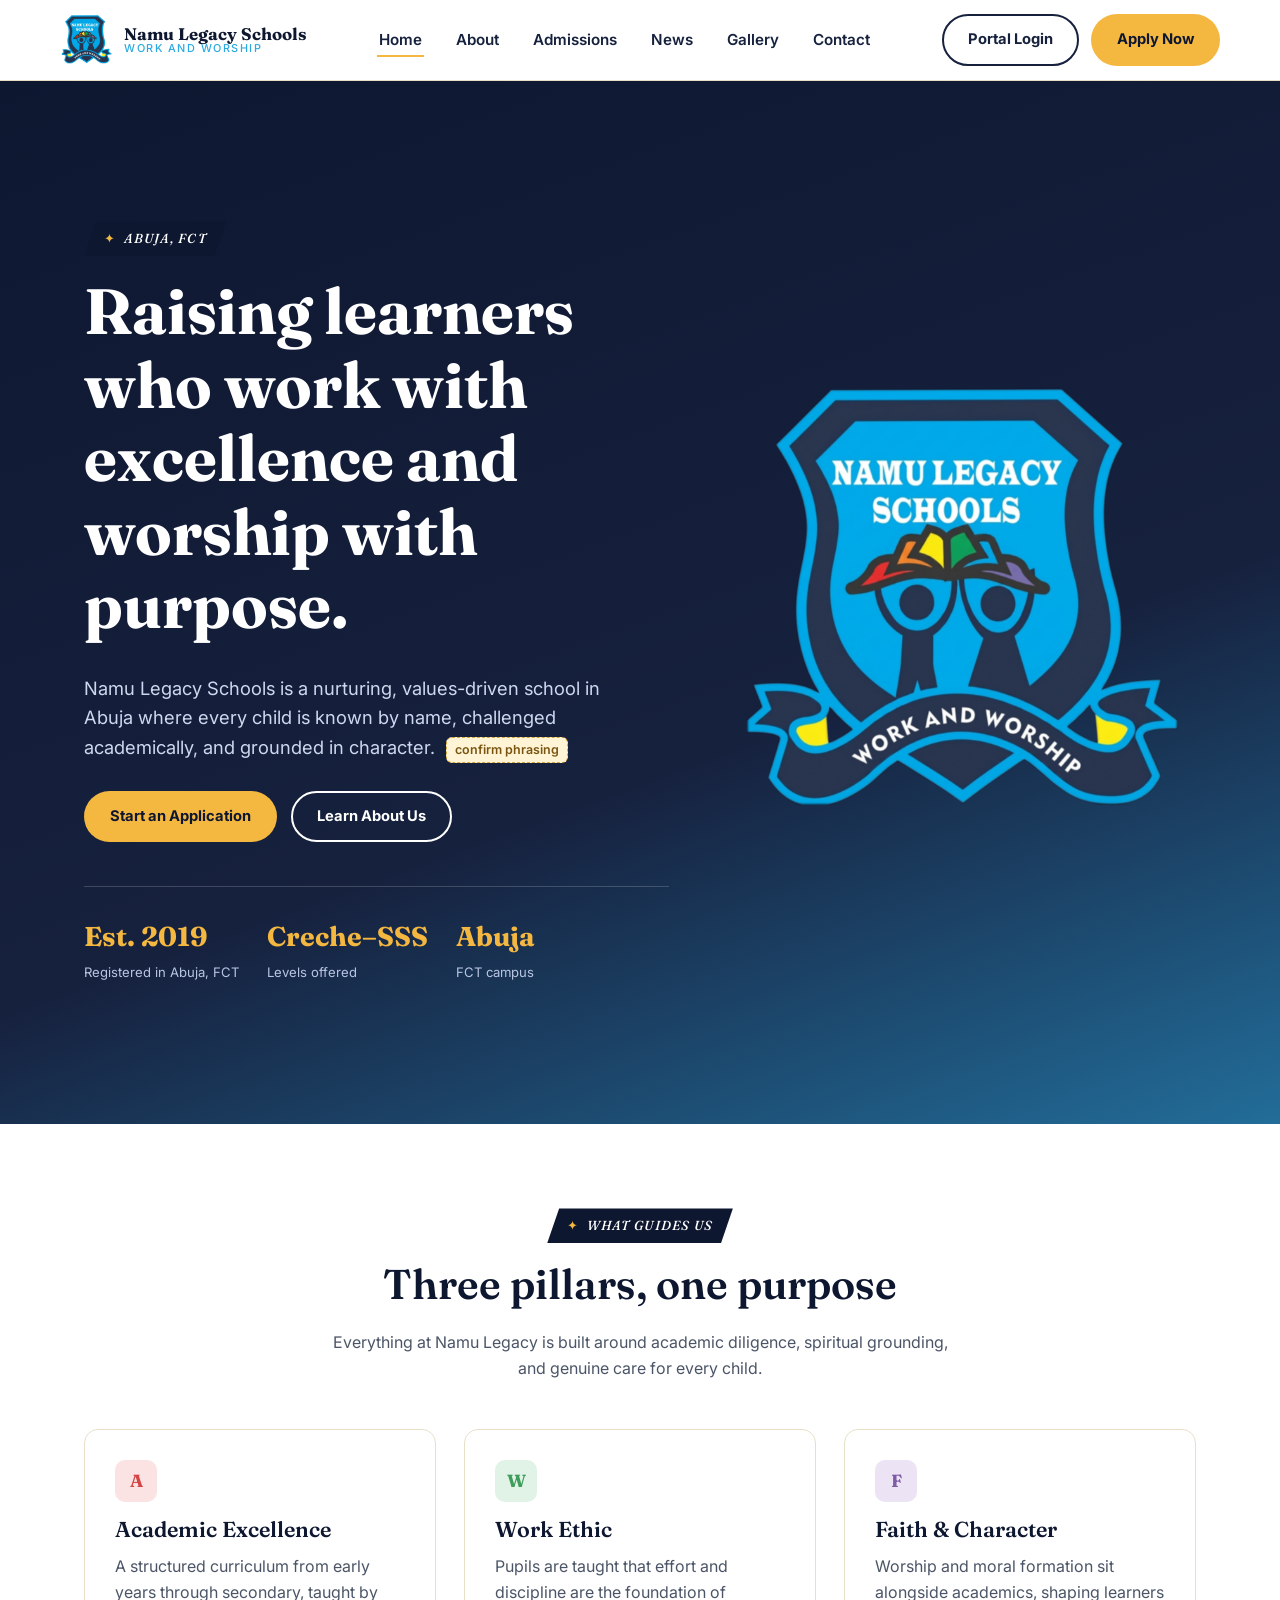
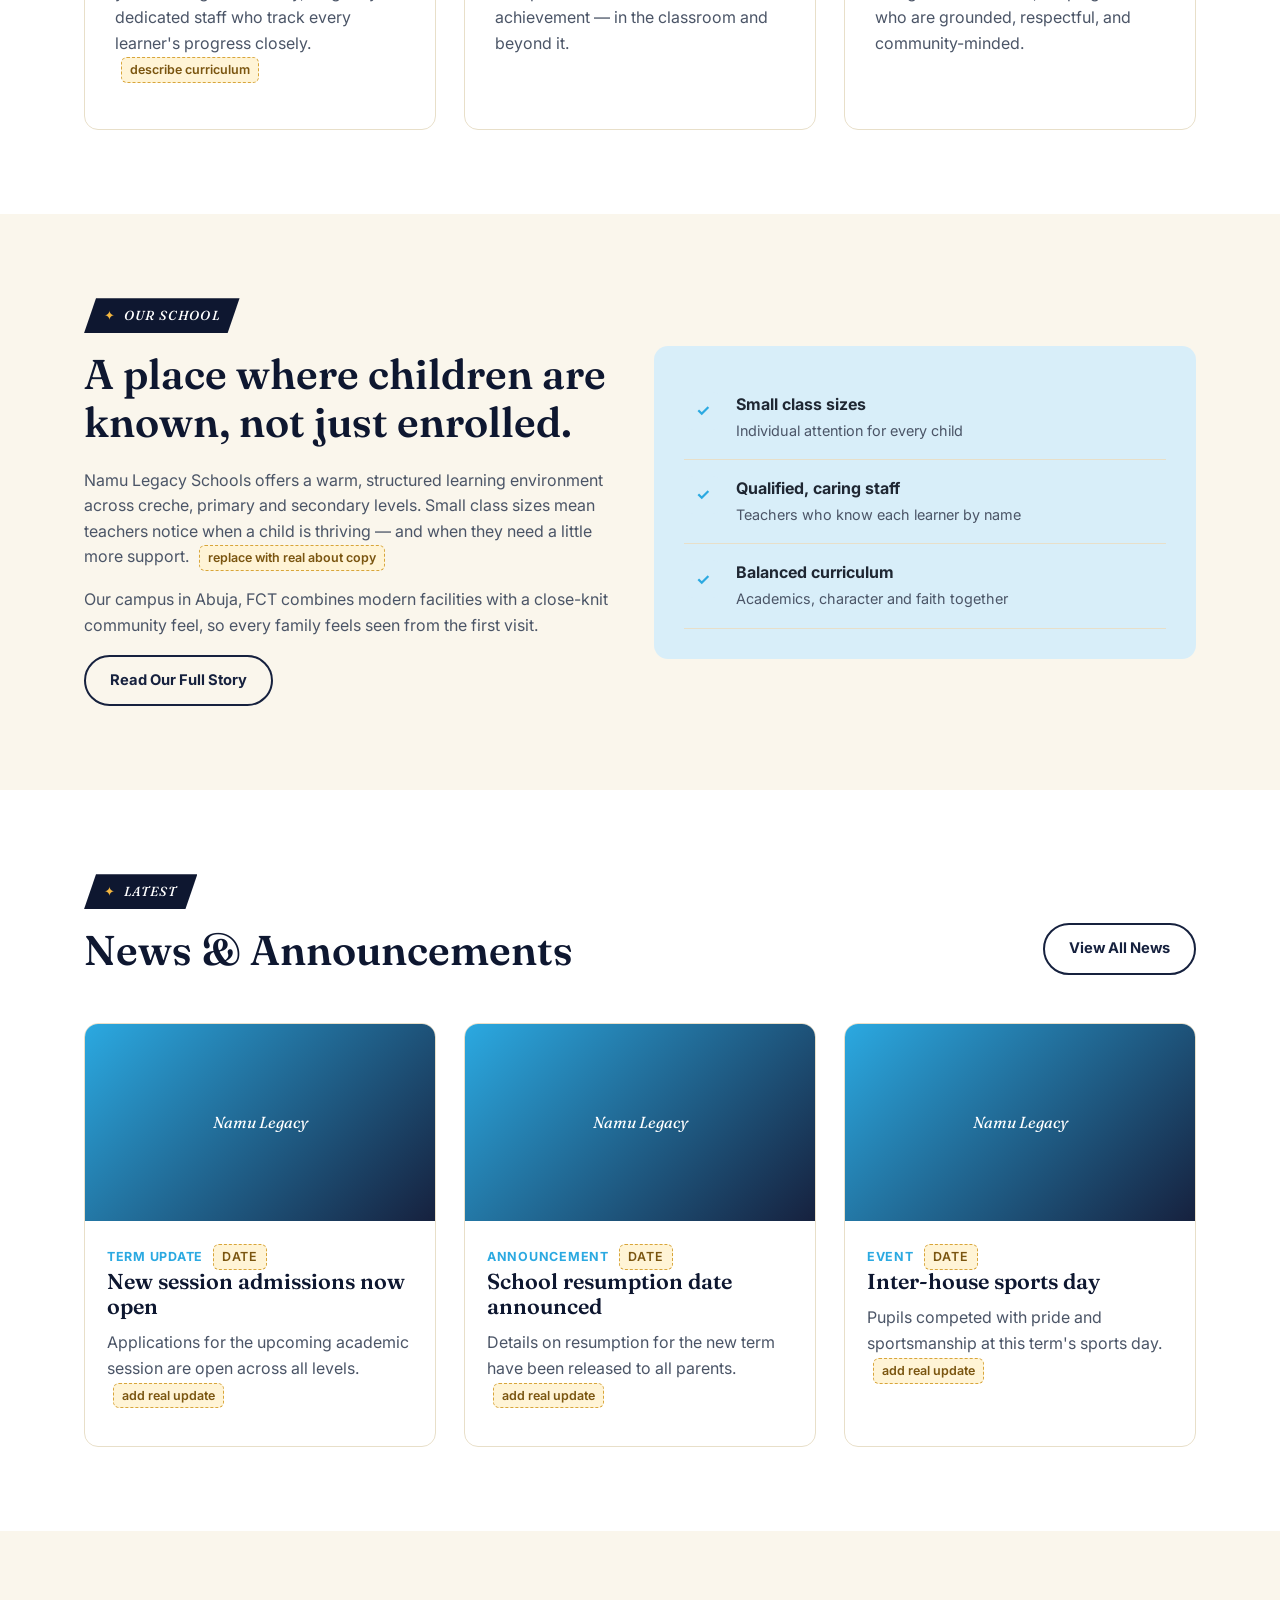
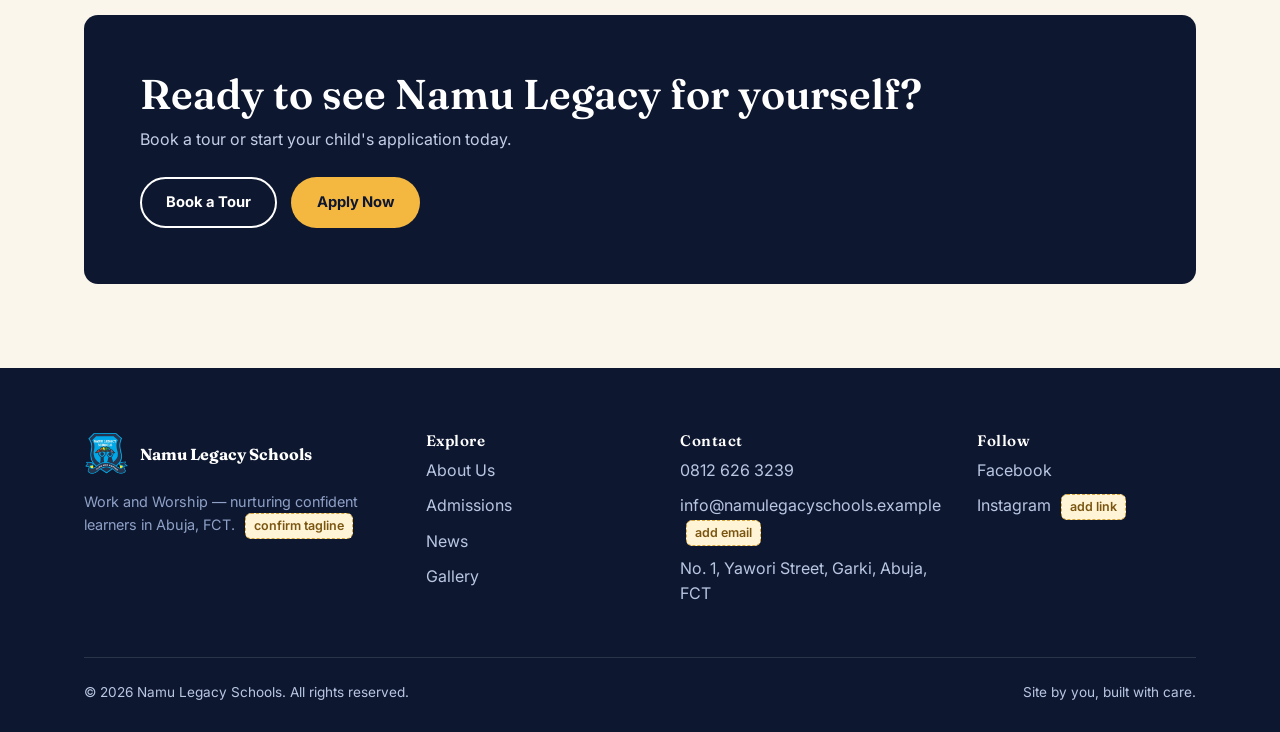
==== index.html @ 442cba7d "Add files via upload" ====
<!DOCTYPE html>
<html lang="en">
<head>
<meta charset="UTF-8">
<meta name="viewport" content="width=device-width, initial-scale=1.0">
<title>Namu Legacy Schools — Work and Worship | Abuja</title>
<meta name="description" content="Namu Legacy Schools in Abuja — nurturing confident, capable learners through balanced academics and character, guided by our motto: Work and Worship.">
<link rel="icon" href="images/logo.png">
<link rel="preconnect" href="https://fonts.googleapis.com">
<link href="https://fonts.googleapis.com/css2?family=Fraunces:ital,wght@0,500;0,600;0,700;1,500&family=Inter:wght@400;500;600;700&display=swap" rel="stylesheet">
<link rel="stylesheet" href="css/style.css">
</head>
<body>
<a href="#main" class="skip-link">Skip to content</a>

<header class="site-header">
  <div class="container nav">
    <a href="index.html" class="brand">
      <img src="images/logo.png" alt="Namu Legacy Schools crest">
      <span class="brand-text">Namu Legacy Schools<span>Work and Worship</span></span>
    </a>
    <ul class="nav-links">
      <li><a href="index.html" aria-current="page">Home</a></li>
      <li><a href="about.html">About</a></li>
      <li><a href="admissions.html">Admissions</a></li>
      <li><a href="news.html">News</a></li>
      <li><a href="gallery.html">Gallery</a></li>
      <li><a href="contact.html">Contact</a></li>
    </ul>
    <div class="nav-cta">
      <a href="#" class="btn btn-outline">Portal Login</a>
      <a href="admissions.html" class="btn btn-primary">Apply Now</a>
    </div>
    <button class="nav-toggle" aria-label="Toggle menu" aria-expanded="false">☰</button>
  </div>
</header>

<main id="main">

  <!-- HERO -->
  <section class="hero">
    <div class="container">
      <div>
        <span class="ribbon">Abuja, FCT</span>
        <h1>Raising learners who work with excellence and worship with purpose.</h1>
        <p class="lede">Namu Legacy Schools is a nurturing, values-driven school in Abuja where every child is known by name, challenged academically, and grounded in character. <span class="needs-content">confirm phrasing</span></p>
        <div class="hero-actions">
          <a href="admissions.html" class="btn btn-primary">Start an Application</a>
          <a href="about.html" class="btn btn-ghost" style="border-color:#fff;color:#fff;">Learn About Us</a>
        </div>
        <div class="hero-badge-row">
          <div><strong>Est. 2019</strong><span>Registered in Abuja, FCT</span></div>
          <div><strong>Creche–SSS</strong><span>Levels offered</span></div>
          <div><strong>Abuja</strong><span>FCT campus</span></div>
        </div>
      </div>
      <div class="hero-crest">
        <img src="images/logo.png" alt="Namu Legacy Schools crest">
      </div>
    </div>
  </section>

  <!-- PILLARS -->
  <section class="section-alt">
    <div class="container">
      <div class="section-head center" style="margin-left:auto;margin-right:auto;">
        <span class="ribbon">What guides us</span>
        <h2>Three pillars, one purpose</h2>
        <p>Everything at Namu Legacy is built around academic diligence, spiritual grounding, and genuine care for every child.</p>
      </div>
      <div class="grid-3">
        <div class="card">
          <div class="mark">A</div>
          <h3>Academic Excellence</h3>
          <p>A structured curriculum from early years through secondary, taught by dedicated staff who track every learner's progress closely. <span class="needs-content">describe curriculum</span></p>
        </div>
        <div class="card">
          <div class="mark">W</div>
          <h3>Work Ethic</h3>
          <p>Pupils are taught that effort and discipline are the foundation of achievement — in the classroom and beyond it.</p>
        </div>
        <div class="card">
          <div class="mark">F</div>
          <h3>Faith &amp; Character</h3>
          <p>Worship and moral formation sit alongside academics, shaping learners who are grounded, respectful, and community-minded.</p>
        </div>
      </div>
    </div>
  </section>

  <!-- ABOUT SNAPSHOT -->
  <section>
    <div class="container grid-2" style="align-items:center;">
      <div>
        <span class="ribbon">Our School</span>
        <h2>A place where children are known, not just enrolled.</h2>
        <p>Namu Legacy Schools offers a warm, structured learning environment across creche, primary and secondary levels. Small class sizes mean teachers notice when a child is thriving — and when they need a little more support. <span class="needs-content">replace with real about copy</span></p>
        <p>Our campus in Abuja, FCT combines modern facilities with a close-knit community feel, so every family feels seen from the first visit.</p>
        <a href="about.html" class="btn btn-outline">Read Our Full Story</a>
      </div>
      <div class="card" style="background:var(--sky-dim);border:none;">
        <ul class="info-list" style="border:none;">
          <li><span class="ic">✓</span><div><strong>Small class sizes</strong><br><span style="color:var(--ink-soft);font-size:0.9rem;">Individual attention for every child</span></div></li>
          <li><span class="ic">✓</span><div><strong>Qualified, caring staff</strong><br><span style="color:var(--ink-soft);font-size:0.9rem;">Teachers who know each learner by name</span></div></li>
          <li><span class="ic">✓</span><div><strong>Balanced curriculum</strong><br><span style="color:var(--ink-soft);font-size:0.9rem;">Academics, character and faith together</span></div></li>
        </ul>
      </div>
    </div>
  </section>

  <!-- NEWS TEASER -->
  <section class="section-alt">
    <div class="container">
      <div class="section-head" style="display:flex;justify-content:space-between;align-items:flex-end;flex-wrap:wrap;gap:16px;max-width:100%;">
        <div>
          <span class="ribbon">Latest</span>
          <h2 style="margin-bottom:0;">News &amp; Announcements</h2>
        </div>
        <a href="news.html" class="btn btn-outline">View All News</a>
      </div>
      <div class="grid-3">
        <article class="news-card">
          <div class="news-thumb">Namu Legacy</div>
          <div class="news-body">
            <span class="news-date">Term Update <span class="needs-content">date</span></span>
            <h3>New session admissions now open</h3>
            <p>Applications for the upcoming academic session are open across all levels. <span class="needs-content">add real update</span></p>
          </div>
        </article>
        <article class="news-card">
          <div class="news-thumb">Namu Legacy</div>
          <div class="news-body">
            <span class="news-date">Announcement <span class="needs-content">date</span></span>
            <h3>School resumption date announced</h3>
            <p>Details on resumption for the new term have been released to all parents. <span class="needs-content">add real update</span></p>
          </div>
        </article>
        <article class="news-card">
          <div class="news-thumb">Namu Legacy</div>
          <div class="news-body">
            <span class="news-date">Event <span class="needs-content">date</span></span>
            <h3>Inter-house sports day</h3>
            <p>Pupils competed with pride and sportsmanship at this term's sports day. <span class="needs-content">add real update</span></p>
          </div>
        </article>
      </div>
    </div>
  </section>

  <!-- CTA -->
  <section>
    <div class="container">
      <div class="cta-band">
        <div>
          <h2>Ready to see Namu Legacy for yourself?</h2>
          <p>Book a tour or start your child's application today.</p>
        </div>
        <div style="display:flex;gap:14px;flex-wrap:wrap;">
          <a href="contact.html" class="btn btn-ghost" style="border-color:#fff;color:#fff;">Book a Tour</a>
          <a href="admissions.html" class="btn btn-primary">Apply Now</a>
        </div>
      </div>
    </div>
  </section>

</main>

<footer class="site-footer">
  <div class="container">
    <div class="footer-grid">
      <div>
        <div class="footer-brand">
          <img src="images/logo.png" alt="Namu Legacy Schools crest">
          <strong style="color:#fff;font-family:var(--font-display);">Namu Legacy Schools</strong>
        </div>
        <p style="color:#8fa1c7;font-size:0.9rem;">Work and Worship — nurturing confident learners in Abuja, FCT. <span class="needs-content">confirm tagline</span></p>
      </div>
      <div>
        <h4>Explore</h4>
        <ul>
          <li><a href="about.html">About Us</a></li>
          <li><a href="admissions.html">Admissions</a></li>
          <li><a href="news.html">News</a></li>
          <li><a href="gallery.html">Gallery</a></li>
        </ul>
      </div>
      <div>
        <h4>Contact</h4>
        <ul>
          <li><a href="tel:+2348126263239">0812 626 3239</a></li>
          <li><a href="mailto:info@namulegacyschools.example">info@namulegacyschools.example <span class="needs-content">add email</span></a></li>
          <li>No. 1, Yawori Street, Garki, Abuja, FCT</li>
        </ul>
      </div>
      <div>
        <h4>Follow</h4>
        <ul>
          <li><a href="https://web.facebook.com/namulegacyschools.abuja/" target="_blank" rel="noopener">Facebook</a></li>
          <li><a href="#">Instagram <span class="needs-content">add link</span></a></li>
        </ul>
      </div>
    </div>
    <div class="footer-bottom">
      <span>© <span data-year></span> Namu Legacy Schools. All rights reserved.</span>
      <span>Site by you, built with care.</span>
    </div>
  </div>
</footer>

<script src="js/main.js"></script>
</body>
</html>
---- css/style.css ----
/* ===========================================================
   NAMU LEGACY SCHOOLS — Design tokens
   Palette drawn from the crest: navy shield, sky-blue field,
   gold ribbon, rainbow open-book.
   =========================================================== */

:root {
  --navy: #16213e;
  --navy-deep: #0e1730;
  --sky: #2ba9e1;
  --sky-dim: #d8eef9;
  --gold: #f4b740;
  --paper: #faf6ec;
  --paper-line: #e8dfc9;
  --ink: #1f2733;
  --ink-soft: #4b5567;
  --white: #ffffff;

  --book-red: #d64545;
  --book-green: #3f9e5b;
  --book-purple: #7d5ba6;

  --font-display: "Fraunces", "Iowan Old Style", Georgia, serif;
  --font-body: "Inter", -apple-system, BlinkMacSystemFont, "Segoe UI", sans-serif;

  --radius-card: 14px;
  --shadow-soft: 0 12px 30px -14px rgba(14, 23, 48, 0.35);
}

* { box-sizing: border-box; }
html { scroll-behavior: smooth; }

body {
  margin: 0;
  font-family: var(--font-body);
  color: var(--ink);
  background: var(--paper);
  line-height: 1.6;
  -webkit-font-smoothing: antialiased;
}

img { max-width: 100%; display: block; }
a { color: inherit; }

h1, h2, h3, h4 {
  font-family: var(--font-display);
  color: var(--navy-deep);
  margin: 0 0 0.5em;
  line-height: 1.15;
  font-weight: 600;
}

h1 { font-size: clamp(2.4rem, 5vw, 4rem); font-weight: 700; }
h2 { font-size: clamp(1.8rem, 3.4vw, 2.6rem); }
h3 { font-size: 1.35rem; }

p { margin: 0 0 1em; color: var(--ink-soft); }

.container {
  width: 100%;
  max-width: 1160px;
  margin: 0 auto;
  padding: 0 24px;
}

/* Skip link for keyboard users */
.skip-link {
  position: absolute;
  left: -999px;
  top: 0;
  background: var(--gold);
  color: var(--navy-deep);
  padding: 10px 16px;
  z-index: 999;
  font-weight: 600;
}
.skip-link:focus { left: 12px; top: 12px; }

/* ---------- Eyebrow / ribbon label (signature element) ----------
   Echoes the banner ribbon under the crest that reads
   "WORK AND WORSHIP" — used to label every section. */
.ribbon {
  display: inline-flex;
  align-items: center;
  gap: 8px;
  background: var(--navy-deep);
  color: var(--white);
  font-family: var(--font-display);
  font-style: italic;
  font-weight: 500;
  font-size: 0.82rem;
  letter-spacing: 0.08em;
  text-transform: uppercase;
  padding: 7px 20px;
  clip-path: polygon(12px 0, 100% 0, calc(100% - 12px) 100%, 0 100%);
  margin-bottom: 18px;
}
.ribbon::before { content: "✦"; color: var(--gold); font-style: normal; }

/* ---------- Header / nav ---------- */
.site-header {
  position: sticky;
  top: 0;
  z-index: 100;
  background: var(--white);
  border-bottom: 1px solid var(--paper-line);
}
.nav {
  display: flex;
  align-items: center;
  justify-content: space-between;
  padding: 14px 0;
}
.brand {
  display: flex;
  align-items: center;
  gap: 12px;
  text-decoration: none;
}
.brand img { height: 52px; width: auto; }
.brand-text {
  font-family: var(--font-display);
  font-weight: 700;
  color: var(--navy-deep);
  line-height: 1.1;
  font-size: 1.05rem;
}
.brand-text span {
  display: block;
  font-family: var(--font-body);
  font-weight: 500;
  font-size: 0.68rem;
  letter-spacing: 0.14em;
  text-transform: uppercase;
  color: var(--sky);
}

.nav-links {
  display: flex;
  align-items: center;
  gap: 30px;
  list-style: none;
  margin: 0;
  padding: 0;
}
.nav-links a {
  text-decoration: none;
  font-weight: 600;
  font-size: 0.95rem;
  color: var(--navy);
  padding: 6px 2px;
  border-bottom: 2px solid transparent;
  transition: border-color 0.2s ease;
}
.nav-links a:hover,
.nav-links a[aria-current="page"] { border-color: var(--gold); }

.btn {
  display: inline-block;
  font-family: var(--font-body);
  font-weight: 700;
  font-size: 0.92rem;
  text-decoration: none;
  padding: 12px 24px;
  border-radius: 999px;
  border: 2px solid transparent;
  cursor: pointer;
  transition: transform 0.15s ease, background 0.2s ease, color 0.2s ease;
}
.btn:hover { transform: translateY(-1px); }
.btn-primary { background: var(--gold); color: var(--navy-deep); }
.btn-primary:hover { background: #eda824; }
.btn-outline { background: transparent; border-color: var(--navy); color: var(--navy); }
.btn-outline:hover { background: var(--navy); color: var(--white); }
.btn-ghost { background: transparent; color: var(--sky); border-color: var(--sky); }
.btn-ghost:hover { background: var(--sky); color: var(--white); }

.nav-cta { display: flex; align-items: center; gap: 12px; }

.nav-toggle {
  display: none;
  background: none;
  border: none;
  font-size: 1.6rem;
  color: var(--navy);
  cursor: pointer;
}

/* ---------- Hero ---------- */
.hero {
  background: linear-gradient(160deg, var(--navy-deep) 0%, var(--navy) 62%, var(--sky) 130%);
  color: var(--white);
  position: relative;
  overflow: hidden;
}
.hero .container {
  display: grid;
  grid-template-columns: 1.1fr 0.9fr;
  gap: 48px;
  align-items: center;
  padding-top: 56px;
  padding-bottom: 56px;
}
.hero h1 { color: var(--white); }
.hero .lede { color: #cdd8ee; font-size: 1.15rem; max-width: 46ch; }
.hero-actions { display: flex; gap: 14px; margin-top: 28px; flex-wrap: wrap; }

.hero-badge-row {
  display: flex;
  gap: 28px;
  margin-top: 44px;
  padding-top: 28px;
  border-top: 1px solid rgba(255,255,255,0.18);
  flex-wrap: wrap;
}
.hero-badge-row div { min-width: 110px; }
.hero-badge-row strong {
  display: block;
  font-family: var(--font-display);
  font-size: 1.7rem;
  color: var(--gold);
}
.hero-badge-row span { font-size: 0.82rem; color: #b9c6e2; }

.hero-crest {
  text-align: center;
}
.hero-crest img { max-width: 450px; margin: 0 auto; }

/* ---------- Sections ---------- */
section { padding: 84px 0; }
.section-alt { background: var(--white); }
.section-head { max-width: 640px; margin-bottom: 48px; }
.section-head.center { margin-left: auto; margin-right: auto; text-align: center; }

/* Feature / value cards */
.grid-3 {
  display: grid;
  grid-template-columns: repeat(3, 1fr);
  gap: 28px;
}
.grid-2 { display: grid; grid-template-columns: repeat(2, 1fr); gap: 28px; }

.card {
  background: var(--white);
  border: 1px solid var(--paper-line);
  border-radius: var(--radius-card);
  padding: 30px;
  position: relative;
}
.card .mark {
  width: 42px; height: 42px;
  border-radius: 10px;
  background: var(--sky-dim);
  color: var(--sky);
  display: flex; align-items: center; justify-content: center;
  font-family: var(--font-display); font-weight: 700; font-size: 1.1rem;
  margin-bottom: 16px;
}

/* Alternating accent colors on the "pillars" cards — echoes the
   rainbow pages of the open book in the crest */
.grid-3 .card:nth-child(1) .mark { background: #fbe3e3; color: var(--book-red); }
.grid-3 .card:nth-child(2) .mark { background: #e1f2e6; color: var(--book-green); }
.grid-3 .card:nth-child(3) .mark { background: #ece3f4; color: var(--book-purple); }

/* CTA banner */
.cta-band {
  background: var(--navy-deep);
  color: var(--white);
  border-radius: var(--radius-card);
  padding: 56px;
  display: flex;
  align-items: center;
  justify-content: space-between;
  gap: 24px;
  flex-wrap: wrap;
}
.cta-band h2 { color: var(--white); margin-bottom: 8px; }
.cta-band p { color: #c3cfe6; margin: 0; }

/* Footer */
.site-footer {
  background: var(--navy-deep);
  color: #b9c6e2;
  padding: 64px 0 28px;
}
.footer-grid {
  display: grid;
  grid-template-columns: 1.4fr 1fr 1fr 1fr;
  gap: 36px;
  padding-bottom: 40px;
  border-bottom: 1px solid rgba(255,255,255,0.12);
}
.footer-grid h4 { color: var(--white); font-size: 0.95rem; letter-spacing: 0.03em; }
.footer-grid ul { list-style: none; margin: 0; padding: 0; }
.footer-grid li { margin-bottom: 10px; }
.footer-grid a { text-decoration: none; color: #b9c6e2; }
.footer-grid a:hover { color: var(--gold); }
.footer-brand { display: flex; gap: 12px; align-items: center; margin-bottom: 14px; }
.footer-brand img { height: 44px; }
.footer-bottom {
  padding-top: 24px;
  display: flex;
  justify-content: space-between;
  font-size: 0.85rem;
  flex-wrap: wrap;
  gap: 12px;
}

/* ---------- Page header (interior pages) ---------- */
.page-header {
  background: var(--navy-deep);
  color: var(--white);
  padding: 64px 0 56px;
}
.page-header .ribbon { background: var(--sky); }
.page-header h1 { color: var(--white); }
.page-header p { color: #c3cfe6; max-width: 60ch; }
.crumbs { font-size: 0.85rem; color: #8fa1c7; margin-bottom: 18px; }
.crumbs a { color: #b9c6e2; text-decoration: none; }

/* ---------- Forms ---------- */
.form-card {
  background: var(--white);
  border-radius: var(--radius-card);
  border: 1px solid var(--paper-line);
  padding: 36px;
  box-shadow: var(--shadow-soft);
}
.form-row { display: grid; grid-template-columns: 1fr 1fr; gap: 18px; }
.field { margin-bottom: 18px; }
.field label {
  display: block;
  font-weight: 700;
  font-size: 0.85rem;
  margin-bottom: 6px;
  color: var(--navy);
}
.field input, .field select, .field textarea {
  width: 100%;
  padding: 12px 14px;
  border: 1.5px solid var(--paper-line);
  border-radius: 8px;
  font-family: var(--font-body);
  font-size: 0.96rem;
  background: var(--paper);
  color: var(--ink);
}
.field input:focus, .field select:focus, .field textarea:focus {
  outline: none;
  border-color: var(--sky);
  background: var(--white);
}
.field textarea { resize: vertical; min-height: 110px; }
.form-note { font-size: 0.82rem; color: var(--ink-soft); margin-top: 6px; }
.form-success {
  display: none;
  background: #e1f2e6;
  border: 1px solid var(--book-green);
  color: #1e5f33;
  padding: 14px 18px;
  border-radius: 10px;
  margin-bottom: 18px;
  font-weight: 600;
}

/* Info list (contact page) */
.info-list { list-style: none; margin: 0; padding: 0; }
.info-list li {
  display: flex;
  gap: 14px;
  padding: 16px 0;
  border-bottom: 1px solid var(--paper-line);
}
.info-list .ic {
  width: 38px; height: 38px; flex: none;
  border-radius: 9px;
  background: var(--sky-dim);
  color: var(--sky);
  display: flex; align-items: center; justify-content: center;
  font-weight: 700;
}

/* Timeline (admissions steps) */
.steps { counter-reset: step; list-style: none; margin: 0; padding: 0; }
.steps li {
  counter-increment: step;
  position: relative;
  padding-left: 56px;
  margin-bottom: 30px;
}
.steps li::before {
  content: counter(step);
  position: absolute;
  left: 0; top: 0;
  width: 38px; height: 38px;
  background: var(--navy-deep);
  color: var(--gold);
  border-radius: 10px;
  display: flex; align-items: center; justify-content: center;
  font-family: var(--font-display); font-weight: 700;
}

/* Gallery */
.gallery-grid {
  display: grid;
  grid-template-columns: repeat(3, 1fr);
  gap: 16px;
}
.gallery-grid figure {
  margin: 0;
  border-radius: 12px;
  overflow: hidden;
  aspect-ratio: 4/3;
  background: var(--sky-dim);
  display: flex; align-items: center; justify-content: center;
  color: var(--sky);
  font-family: var(--font-display);
  font-style: italic;
  text-align: center;
  padding: 12px;
  border: 1px solid var(--paper-line);
}

/* News cards */
.news-card {
  background: var(--white);
  border: 1px solid var(--paper-line);
  border-radius: var(--radius-card);
  overflow: hidden;
}
.news-thumb {
  aspect-ratio: 16/9;
  background: linear-gradient(135deg, var(--sky), var(--navy));
  color: var(--white);
  display: flex; align-items: center; justify-content: center;
  font-family: var(--font-display); font-style: italic;
}
.news-body { padding: 22px; }
.news-date {
  font-size: 0.78rem;
  font-weight: 700;
  letter-spacing: 0.06em;
  text-transform: uppercase;
  color: var(--sky);
}

/* Placeholder callout — flags content the school needs to replace */
.needs-content {
  display: inline-block;
  background: #fff4d6;
  border: 1px dashed #d8a53a;
  color: #7a5510;
  font-size: 0.78rem;
  padding: 2px 8px;
  border-radius: 6px;
  margin-left: 6px;
  font-weight: 600;
}

/* ========== ANIMATIONS ========== */

@keyframes fadeInUp {
  from {
    opacity: 0;
    transform: translateY(24px);
  }
  to {
    opacity: 1;
    transform: translateY(0);
  }
}

@keyframes fadeIn {
  from {
    opacity: 0;
  }
  to {
    opacity: 1;
  }
}

@keyframes slideInLeft {
  from {
    opacity: 0;
    transform: translateX(-24px);
  }
  to {
    opacity: 1;
    transform: translateX(0);
  }
}

@keyframes slideInRight {
  from {
    opacity: 0;
    transform: translateX(24px);
  }
  to {
    opacity: 1;
    transform: translateX(0);
  }
}

@keyframes pulse {
  0%, 100% {
    opacity: 1;
  }
  50% {
    opacity: 0.7;
  }
}

@keyframes scaleIn {
  from {
    opacity: 0;
    transform: scale(0.95);
  }
  to {
    opacity: 1;
    transform: scale(1);
  }
}

@keyframes float {
  0%, 100% {
    transform: translateY(0px);
  }
  50% {
    transform: translateY(-8px);
  }
}

/* Hero section animations */
.hero .container > div:first-child h1 {
  animation: fadeInUp 0.8s ease-out 0.2s both;
}

.hero .container > div:first-child p {
  animation: fadeInUp 0.8s ease-out 0.4s both;
}

.hero-actions {
  animation: fadeInUp 0.8s ease-out 0.5s both;
}

.hero-badge-row {
  animation: fadeInUp 0.8s ease-out 0.6s both;
}

.hero-crest {
  animation: slideInRight 0.8s ease-out 0.3s both;
}

.hero-crest img {
  animation: float 3s ease-in-out infinite;
}

/* Ribbon animations */
.ribbon {
  animation: fadeInUp 0.6s ease-out 0.15s both;
}

/* Card animations with stagger */
.card {
  animation: fadeInUp 0.7s ease-out both;
  transition: transform 0.3s ease, box-shadow 0.3s ease;
}

.grid-3 .card {
  animation: fadeInUp 0.7s ease-out both;
}

.grid-3 .card:nth-child(1) {
  animation-delay: 0.2s;
}

.grid-3 .card:nth-child(2) {
  animation-delay: 0.35s;
}

.grid-3 .card:nth-child(3) {
  animation-delay: 0.5s;
}

.grid-2 .card:nth-child(1) {
  animation-delay: 0.2s;
}

.grid-2 .card:nth-child(2) {
  animation-delay: 0.35s;
}

/* Card hover effect */
.card:hover {
  transform: translateY(-6px);
  box-shadow: 0 16px 40px -12px rgba(14, 23, 48, 0.5);
}

/* News card animations */
.news-card {
  animation: fadeInUp 0.7s ease-out both;
}

.grid-3 .news-card:nth-child(1) {
  animation-delay: 0.2s;
}

.grid-3 .news-card:nth-child(2) {
  animation-delay: 0.35s;
}

.grid-3 .news-card:nth-child(3) {
  animation-delay: 0.5s;
}

.news-card:hover {
  transform: translateY(-4px);
  box-shadow: 0 12px 32px -10px rgba(14, 23, 48, 0.3);
}

/* CTA band animation */
.cta-band {
  animation: fadeInUp 0.8s ease-out 0.2s both;
  transition: transform 0.3s ease;
}

.cta-band:hover {
  transform: translateY(-4px);
}

/* Gallery animation */
.gallery-grid figure {
  animation: scaleIn 0.6s ease-out both;
  transition: transform 0.3s ease, box-shadow 0.3s ease;
}

.gallery-grid figure:nth-child(1) { animation-delay: 0.1s; }
.gallery-grid figure:nth-child(2) { animation-delay: 0.2s; }
.gallery-grid figure:nth-child(3) { animation-delay: 0.3s; }
.gallery-grid figure:nth-child(4) { animation-delay: 0.15s; }
.gallery-grid figure:nth-child(5) { animation-delay: 0.25s; }
.gallery-grid figure:nth-child(6) { animation-delay: 0.35s; }
.gallery-grid figure:nth-child(7) { animation-delay: 0.2s; }
.gallery-grid figure:nth-child(8) { animation-delay: 0.3s; }
.gallery-grid figure:nth-child(9) { animation-delay: 0.4s; }

.gallery-grid figure:hover {
  transform: scale(1.05);
  box-shadow: 0 8px 24px -8px rgba(14, 23, 48, 0.3);
}

/* Section head animation */
.section-head {
  animation: fadeInUp 0.7s ease-out 0.1s both;
}

/* Button hover/active animations */
.btn {
  transition: transform 0.15s ease, background 0.2s ease, color 0.2s ease, box-shadow 0.2s ease;
}

.btn:hover {
  transform: translateY(-2px);
  box-shadow: 0 8px 16px -4px rgba(14, 23, 48, 0.2);
}

.btn:active {
  transform: translateY(0);
}

/* Navigation link hover animation */
.nav-links a {
  position: relative;
  transition: border-color 0.3s ease, color 0.3s ease;
}

/* Form field animations */
.field input,
.field select,
.field textarea {
  transition: border-color 0.3s ease, background 0.3s ease, box-shadow 0.3s ease;
}

.field input:focus,
.field select:focus,
.field textarea:focus {
  box-shadow: 0 0 0 3px rgba(43, 169, 225, 0.1);
}

/* Footer link hover animation */
.footer-grid a {
  transition: color 0.3s ease;
}

/* ---------- Responsive ---------- */
@media (max-width: 1025px) {
  .nav-cta .btn {
    padding: 10px 16px;
    font-size: 0.85rem;
    white-space: nowrap;
  }
}
@media (max-width: 880px) {
  .hero .container { grid-template-columns: 1fr; gap: 32px; padding-top: 48px; padding-bottom: 48px; }
  .grid-3, .form-row, .footer-grid, .gallery-grid { grid-template-columns: 1fr 1fr; }
  .nav-links { display: none; }
  .nav-cta { display: none; }
  .nav-toggle { display: block; }
  .nav {
    position: relative;
  }
  .nav.open .nav-toggle {
    display: none;
  }
  .nav.open .nav-cta {
    display: flex;
    flex-direction: column;
    position: absolute;
    top: 100%;
    left: 0;
    right: 0;
    width: 100%;
    background: var(--white);
    padding: 10px 24px;
    border-bottom: 1px solid var(--paper-line);
    gap: 8px;
    z-index: 50;
  }
  .nav.open .nav-cta .btn {
    width: 100%;
    text-align: center;
    padding: 9px 12px;
    font-size: 0.8rem;
    font-weight: 700;
  }
  .nav.open .nav-cta .btn-primary {
    background: var(--gold);
    color: var(--navy-deep);
    border: 2px solid var(--gold);
  }
  .nav.open .nav-cta .btn-outline {
    background: transparent;
    border: 2px solid var(--navy);
    color: var(--navy);
  }
  .nav.open .nav-links {
    display: flex;
    flex-direction: column;
    position: absolute;
    top: calc(100% + 100px);
    left: 0;
    right: 0;
    width: 100%;
    background: var(--white);
    padding: 12px 24px;
    border-bottom: 1px solid var(--paper-line);
    gap: 0;
    z-index: 50;
    max-height: 50vh;
    overflow-y: auto;
  }
  .nav.open .nav-links li {
    padding: 12px 0;
    border-bottom: 1px solid var(--paper-line);
  }
  .nav.open .nav-links li:last-child {
    border-bottom: none;
  }
}
@media (max-width: 560px) {
  .grid-3, .grid-2, .form-row, .footer-grid, .gallery-grid { grid-template-columns: 1fr; }
  section { padding: 56px 0; }
  .cta-band { padding: 32px; }
  .btn { padding: 10px 18px; font-size: 0.85rem; }
  .hero .lede { font-size: 1rem; }
  .hero-crest img { max-width: 280px; }
  .hero-actions { gap: 10px; }
  .cta-band > div:last-child { display: flex; gap: 10px; flex-wrap: wrap; width: 100%; }
  .cta-band > div:last-child .btn { flex: 1 1 45%; }
  .nav.open .nav-links {
    max-height: 50vh;
  }
}
@media (max-width: 420px) {
  .hero .container { gap: 24px; padding-top: 44px; padding-bottom: 44px; }
  .hero .lede { font-size: 1rem; }
  .hero-crest img { max-width: 240px; }
}
@media (max-width: 380px) {
  .container { padding: 0 16px; }
  .btn { padding: 8px 12px; font-size: 0.8rem; }
  .hero .container { gap: 20px; padding-top: 40px; padding-bottom: 40px; }
  h1 { font-size: clamp(1.8rem, 5vw, 2.8rem); }
  h2 { font-size: clamp(1.3rem, 3vw, 1.8rem); }
  .hero h1 { color: var(--white); }
  .hero .lede { font-size: 0.95rem; color: #cdd8ee; }
  .hero-badge-row { gap: 16px; }
  .hero-badge-row div { min-width: auto; }
  .hero-badge-row strong { font-size: 1.3rem; }
  .hero-badge-row span { font-size: 0.7rem; }
  .hero-crest img { max-width: 200px; }
  section { padding: 40px 0; }
  .cta-band { padding: 24px 16px; }
  .ribbon { padding: 6px 16px; font-size: 0.75rem; }
  .card { padding: 20px; }
  .news-card { border-radius: 10px; }
  .nav.open .nav-links {
    max-height: 40vh;
    padding: 10px 20px;
  }
  .nav.open .nav-links li {
    padding: 10px 0;
    font-size: 0.9rem;
  }
  .nav.open .nav-cta {
    padding: 10px 20px;
    gap: 8px;
  }
  .nav.open .nav-cta .btn {
    padding: 8px 12px;
    font-size: 0.75rem;
  }
  .hero-actions {
    flex-direction: column;
    gap: 8px;
  }
  .hero-actions .btn { 
    width: 100%;
    box-sizing: border-box;
  }
  .cta-band > div:last-child {
    flex-direction: column;
    gap: 8px;
  }
  .cta-band > div:last-child .btn { 
    width: 100%;
    box-sizing: border-box;
  }
}

@media (prefers-reduced-motion: reduce) {
  html { scroll-behavior: auto; }
  * { transition: none !important; }
}
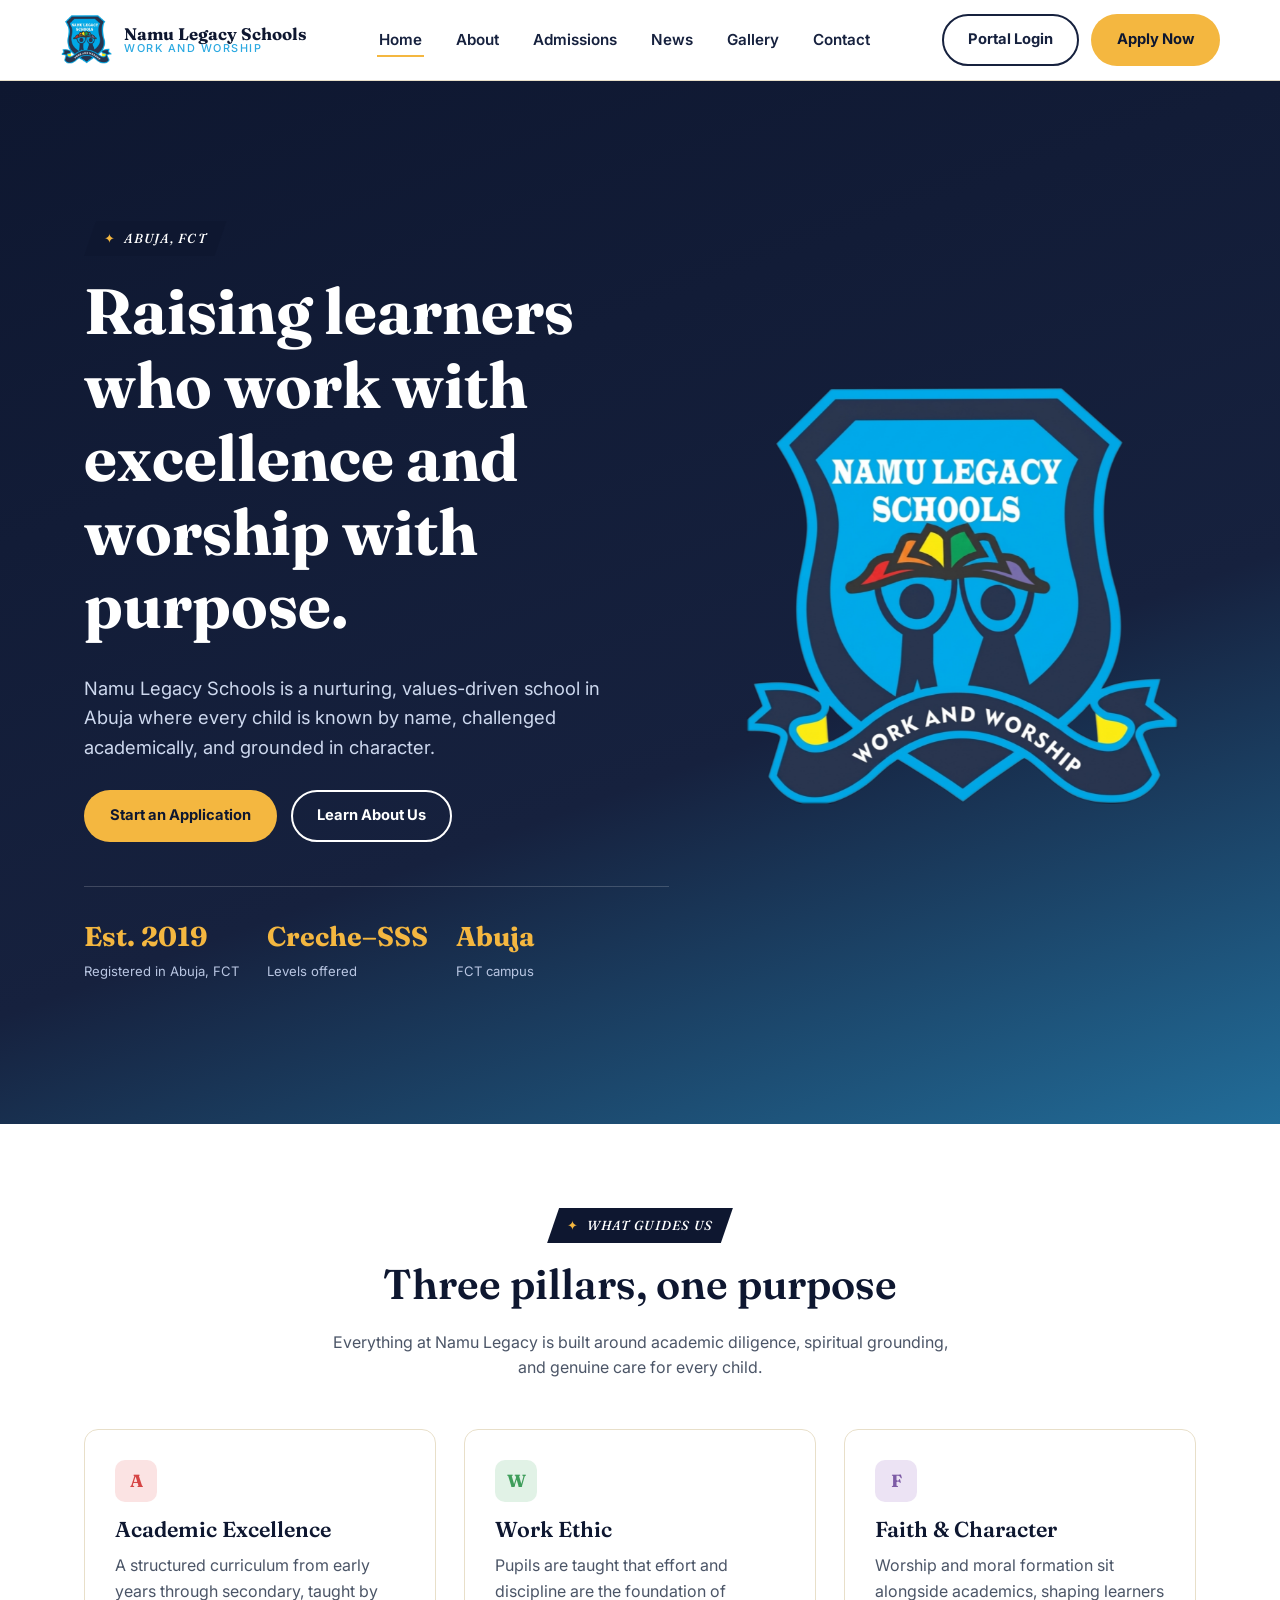
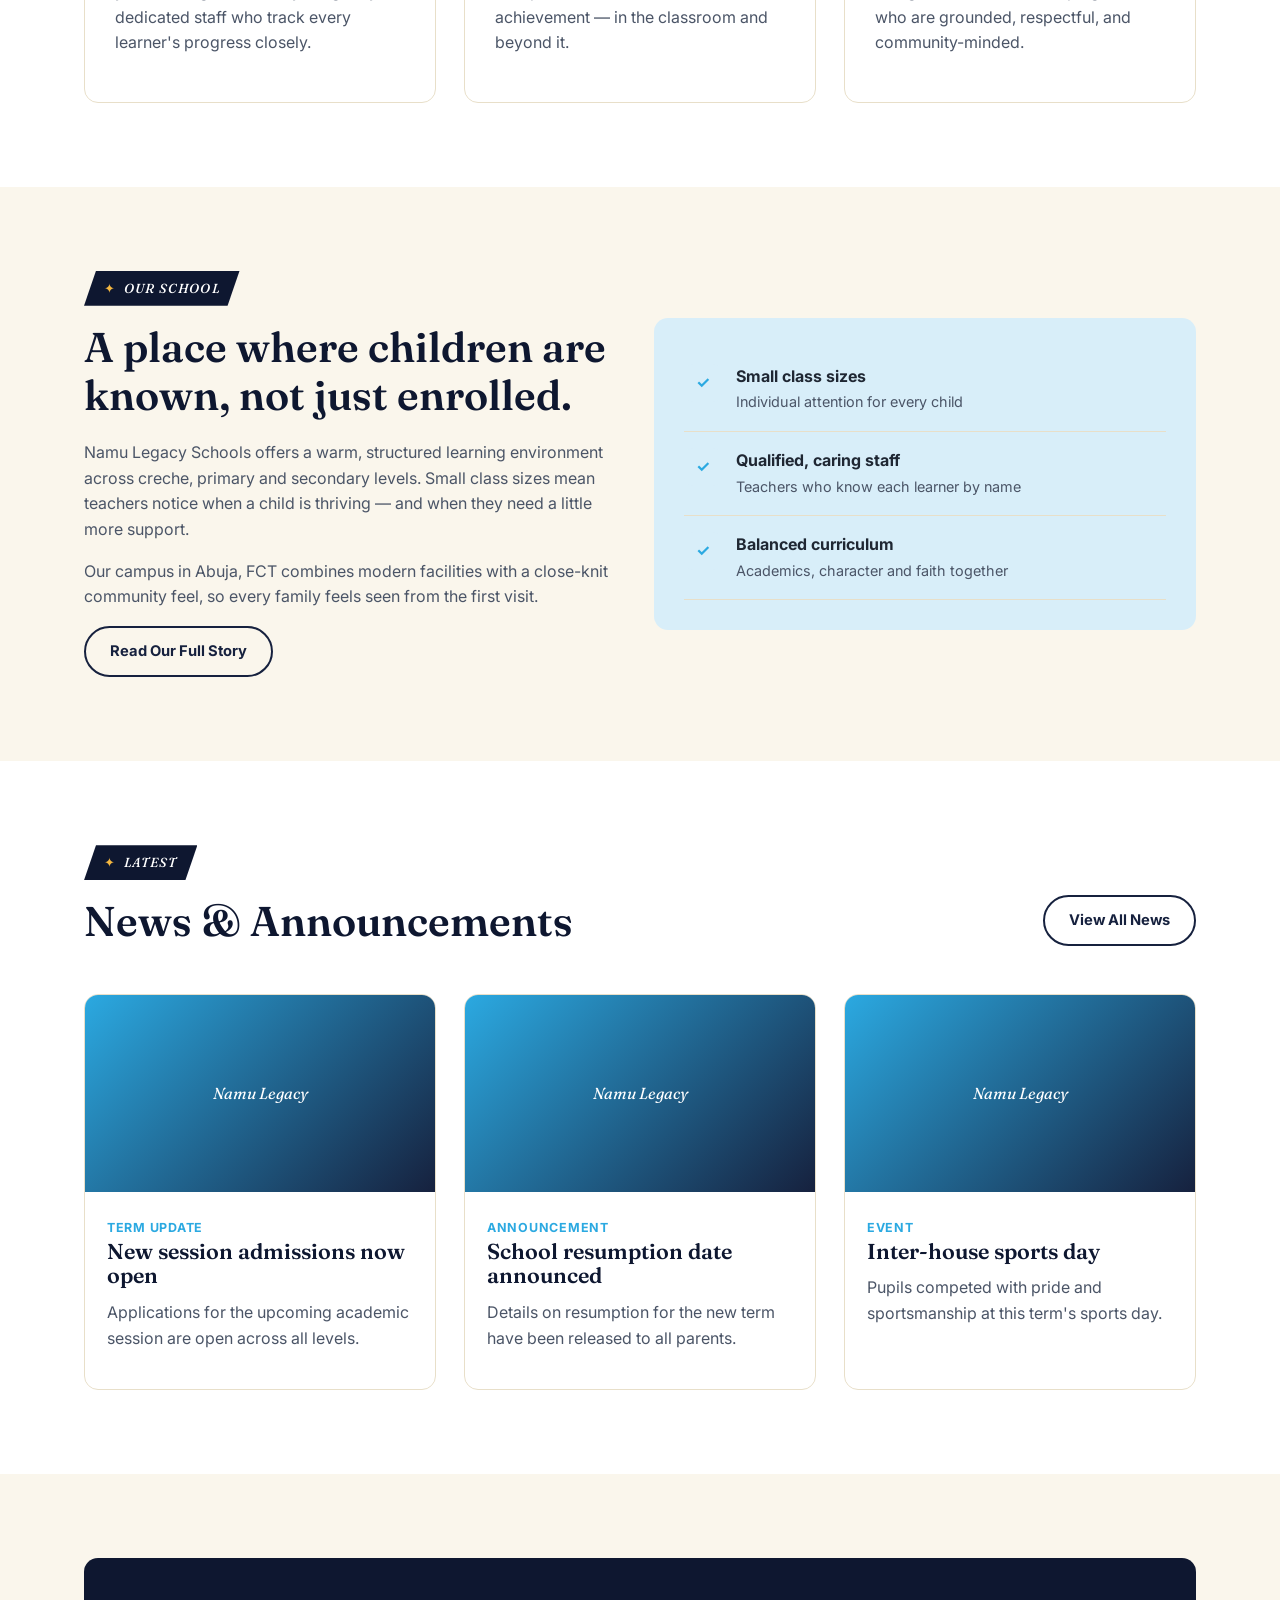
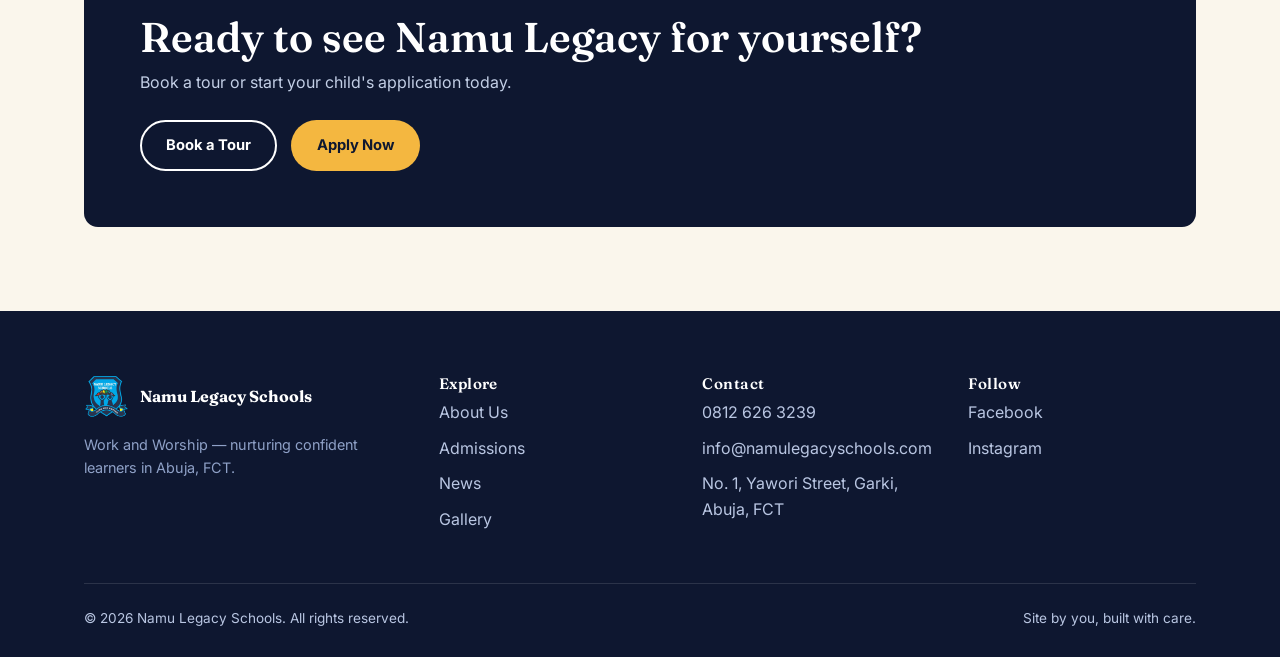
==== commit 1a5bc803: "Update index.html" ====
--- a/index.html
+++ b/index.html
@@ -43,7 +43,7 @@
       <div>
         <span class="ribbon">Abuja, FCT</span>
         <h1>Raising learners who work with excellence and worship with purpose.</h1>
-        <p class="lede">Namu Legacy Schools is a nurturing, values-driven school in Abuja where every child is known by name, challenged academically, and grounded in character. <span class="needs-content">confirm phrasing</span></p>
+        <p class="lede">Namu Legacy Schools is a nurturing, values-driven school in Abuja where every child is known by name, challenged academically, and grounded in character.</p>
         <div class="hero-actions">
           <a href="admissions.html" class="btn btn-primary">Start an Application</a>
           <a href="about.html" class="btn btn-ghost" style="border-color:#fff;color:#fff;">Learn About Us</a>
@@ -72,7 +72,7 @@
         <div class="card">
           <div class="mark">A</div>
           <h3>Academic Excellence</h3>
-          <p>A structured curriculum from early years through secondary, taught by dedicated staff who track every learner's progress closely. <span class="needs-content">describe curriculum</span></p>
+          <p>A structured curriculum from early years through secondary, taught by dedicated staff who track every learner's progress closely.</p>
         </div>
         <div class="card">
           <div class="mark">W</div>
@@ -94,7 +94,7 @@
       <div>
         <span class="ribbon">Our School</span>
         <h2>A place where children are known, not just enrolled.</h2>
-        <p>Namu Legacy Schools offers a warm, structured learning environment across creche, primary and secondary levels. Small class sizes mean teachers notice when a child is thriving — and when they need a little more support. <span class="needs-content">replace with real about copy</span></p>
+        <p>Namu Legacy Schools offers a warm, structured learning environment across creche, primary and secondary levels. Small class sizes mean teachers notice when a child is thriving — and when they need a little more support.</p>
         <p>Our campus in Abuja, FCT combines modern facilities with a close-knit community feel, so every family feels seen from the first visit.</p>
         <a href="about.html" class="btn btn-outline">Read Our Full Story</a>
       </div>
@@ -122,25 +122,25 @@
         <article class="news-card">
           <div class="news-thumb">Namu Legacy</div>
           <div class="news-body">
-            <span class="news-date">Term Update <span class="needs-content">date</span></span>
+            <span class="news-date">Term Update </span>
             <h3>New session admissions now open</h3>
-            <p>Applications for the upcoming academic session are open across all levels. <span class="needs-content">add real update</span></p>
+            <p>Applications for the upcoming academic session are open across all levels.</p>
           </div>
         </article>
         <article class="news-card">
           <div class="news-thumb">Namu Legacy</div>
           <div class="news-body">
-            <span class="news-date">Announcement <span class="needs-content">date</span></span>
+            <span class="news-date">Announcement</span>
             <h3>School resumption date announced</h3>
-            <p>Details on resumption for the new term have been released to all parents. <span class="needs-content">add real update</span></p>
+            <p>Details on resumption for the new term have been released to all parents.</p>
           </div>
         </article>
         <article class="news-card">
           <div class="news-thumb">Namu Legacy</div>
           <div class="news-body">
-            <span class="news-date">Event <span class="needs-content">date</span></span>
+            <span class="news-date">Event</span>
             <h3>Inter-house sports day</h3>
-            <p>Pupils competed with pride and sportsmanship at this term's sports day. <span class="needs-content">add real update</span></p>
+            <p>Pupils competed with pride and sportsmanship at this term's sports day.</p>
           </div>
         </article>
       </div>
@@ -173,7 +173,7 @@
           <img src="images/logo.png" alt="Namu Legacy Schools crest">
           <strong style="color:#fff;font-family:var(--font-display);">Namu Legacy Schools</strong>
         </div>
-        <p style="color:#8fa1c7;font-size:0.9rem;">Work and Worship — nurturing confident learners in Abuja, FCT. <span class="needs-content">confirm tagline</span></p>
+        <p style="color:#8fa1c7;font-size:0.9rem;">Work and Worship — nurturing confident learners in Abuja, FCT.</p>
       </div>
       <div>
         <h4>Explore</h4>
@@ -188,7 +188,7 @@
         <h4>Contact</h4>
         <ul>
           <li><a href="tel:+2348126263239">0812 626 3239</a></li>
-          <li><a href="mailto:info@namulegacyschools.example">info@namulegacyschools.example <span class="needs-content">add email</span></a></li>
+          <li><a href="mailto:info@namulegacyschools.com">info@namulegacyschools.com</a></li>
           <li>No. 1, Yawori Street, Garki, Abuja, FCT</li>
         </ul>
       </div>
@@ -196,7 +196,7 @@
         <h4>Follow</h4>
         <ul>
           <li><a href="https://web.facebook.com/namulegacyschools.abuja/" target="_blank" rel="noopener">Facebook</a></li>
-          <li><a href="#">Instagram <span class="needs-content">add link</span></a></li>
+          <li><a href="#">Instagram</a></li>
         </ul>
       </div>
     </div>
